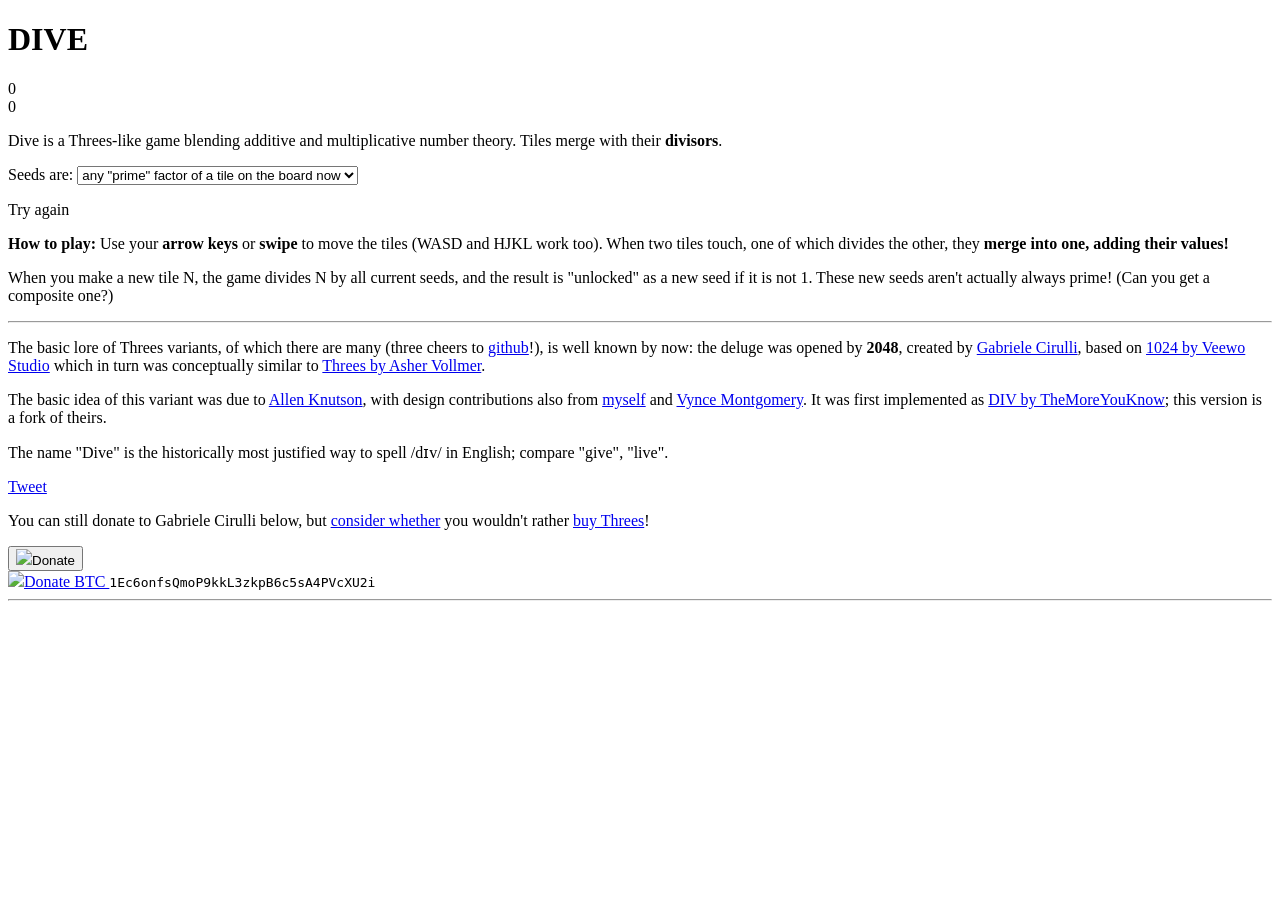
==== dive/index.html @ 9cb0b455 "Create index.html" ====
<!DOCTYPE html>
<html>
<head>
  <meta charset="utf-8">
  <title>DIVE</title>

  <link href="style/main.css" rel="stylesheet" type="text/css">
  <link rel="shortcut icon" href="favicon.ico">
  <link rel="apple-touch-icon" href="meta/apple-touch-icon.png">
  <meta name="apple-mobile-web-app-capable" content="yes">

  <meta name="HandheldFriendly" content="True">
  <meta name="MobileOptimized" content="320">
  <meta name="viewport" content="width=device-width, target-densitydpi=160dpi, initial-scale=1.0, maximum-scale=1, user-scalable=no">
</head>
<body>
  <div class="container">
    <div class="heading">
      <h1 class="title">DIVE</h1>
      <div class="scores-container">
        <div class="score-container">0</div>
        <div class="best-container">0</div>
      </div>
    </div>
    <p class="game-intro">Dive is a Threes-like game blending additive and multiplicative number theory.  
Tiles merge with their <strong>divisors</strong>.</p>
    <form method="post" name="gameModeForm" id="gameModeForm">
      <p class="game-intro">Seeds are: 
        <select id="gameModeSelect" name="gameModeSelect" onchange="changeGameMode()">
          <option value="0">
            2, 3, 5 and 7
          </option>
          <option value="1">
            any "prime" factor of a tile ever created
          </option>
          <option value="3" selected="selected">
            any "prime" factor of a tile on the board now
          </option>
        </select>
      </p>
    </form>
    <div class="currently-unlocked"></div>

    <div class="game-container">
      <div class="announcer"></div>
      <div class="game-message">
        <p></p>
        <div class="lower">
          <a class="retry-button">Try again</a>
        </div>
      </div>

      <div class="grid-container">
        <div class="grid-row">
          <div class="grid-cell"></div>
          <div class="grid-cell"></div>
          <div class="grid-cell"></div>
        </div>
        <div class="grid-row">
          <div class="grid-cell"></div>
          <div class="grid-cell"></div>
          <div class="grid-cell"></div>
        </div>
        <div class="grid-row">
          <div class="grid-cell"></div>
          <div class="grid-cell"></div>
          <div class="grid-cell"></div>
        </div>
      </div>

      <div class="tile-container">

      </div>
    </div>

    <p class="game-explanation">
      <strong class="important">How to play:</strong> Use your <strong>arrow keys</strong> or <strong>swipe</strong> to move the tiles (WASD and HJKL work too).  When two tiles touch, one of which divides the other, they <strong>merge into one, adding their values!</strong>
    </p>
<p>
When you make a new tile N, the game divides N by all current seeds, and the result is "unlocked" as a new seed if it is not 1.  These new seeds aren't actually always prime!  (Can you get a composite one?)
</p>
    <hr>
    <p>
The basic lore of Threes variants, of which there are many (three cheers to <a href="https://github.com">github</a>!), is well known by now: the deluge was opened by <strong>2048</strong>, created by <a href="http://gabrielecirulli.com" target="_blank">Gabriele Cirulli</a>, based on <a href="https://itunes.apple.com/us/app/1024!/id823499224" target="_blank">1024 by Veewo Studio</a> which in turn was conceptually similar to <a href="http://asherv.com/threes/" target="_blank">Threes by Asher Vollmer</a>.
    </p>
<p>The basic idea of this variant was due to 
<a href="https://www.google.com/+AllenKnutson">Allen Knutson</a>, 
with design contributions also from <a href="http://000024.org">myself</a> and
<a href="https://plus.google.com/+VynceMontgomery">Vynce Montgomery</a>.
It was first implemented as 
<a href="http://themoreyouknow.github.io/div/">DIV by TheMoreYouKnow</a>; 
this version is a fork of theirs.
</p>
<p>The name "Dive" is 
the historically most justified way to spell /d&#x26a;v/ 
in English; compare "give", "live".</p>
<div class="sharing">
      <a href="https://twitter.com/share" class="twitter-share-button" data-text="Check out Dive, a Threes-like where you join numbers with their divisors! alexfink.github.io/dive" data-via="tmykgh">Tweet</a>
      <script>!function(d,s,id){var js,fjs=d.getElementsByTagName(s)[0],p=/^http:/.test(d.location)?'http':'https';if(!d.getElementById(id)){js=d.createElement(s);js.id=id;js.src=p+'://platform.twitter.com/widgets.js';fjs.parentNode.insertBefore(js,fjs);}}(document, 'script', 'twitter-wjs');</script>    
      <script type="text/javascript" src="https://apis.google.com/js/plusone.js"></script>
      <g:plusone></g:plusone>

    <p>You can still donate to Gabriele Cirulli below, but <a href="http://asherv.com/threes/threemails/">consider
whether</a> you wouldn't rather <a href="http://asherv.com/threes/">buy Threes</a>!</>
      <form class="pp-donate" action="https://www.paypal.com/cgi-bin/webscr" method="post" target="_blank">
        <input type="hidden" name="cmd" value="_s-xclick">
        <input type="hidden" name="hosted_button_id" value="W59BD72T97DVC">
        <button name="submit"><img src="icon_pp.svg">Donate</button>
        <img alt="" border="0" src="https://www.paypalobjects.com/en_US/i/scr/pixel.gif" width="1" height="1">
      </form>

      <span class="btc-donate">
        <a href="bitcoin:1Ec6onfsQmoP9kkL3zkpB6c5sA4PVcXU2i">
          <img src="icon_bitcoin.svg">Donate BTC
        </a>
        <span class="address"><code>1Ec6onfsQmoP9kkL3zkpB6c5sA4PVcXU2i</code></span>
      </span>

    </div>
    <hr>
  </div>
<!--  <center>
    <script async src="//pagead2.googlesyndication.com/pagead/js/adsbygoogle.js"></script>
    <ins class="adsbygoogle"
      style="display:inline-block;width:728px;height:90px"
      data-ad-client="ca-pub-8993602011917340"
      data-ad-slot="3210731646"></ins>
    <script>(adsbygoogle = window.adsbygoogle || []).push({});</script>
  </center>-->

  <script src="js/animframe_polyfill.js"></script>
  <script src="js/keyboard_input_manager.js"></script>
  <script src="js/html_actuator.js"></script>
  <script src="js/grid.js"></script>
  <script src="js/tile.js"></script>
  <script src="js/local_score_manager.js"></script>
  <script src="js/game_manager.js"></script>
  <script src="js/application.js"></script>
</body>
</html>
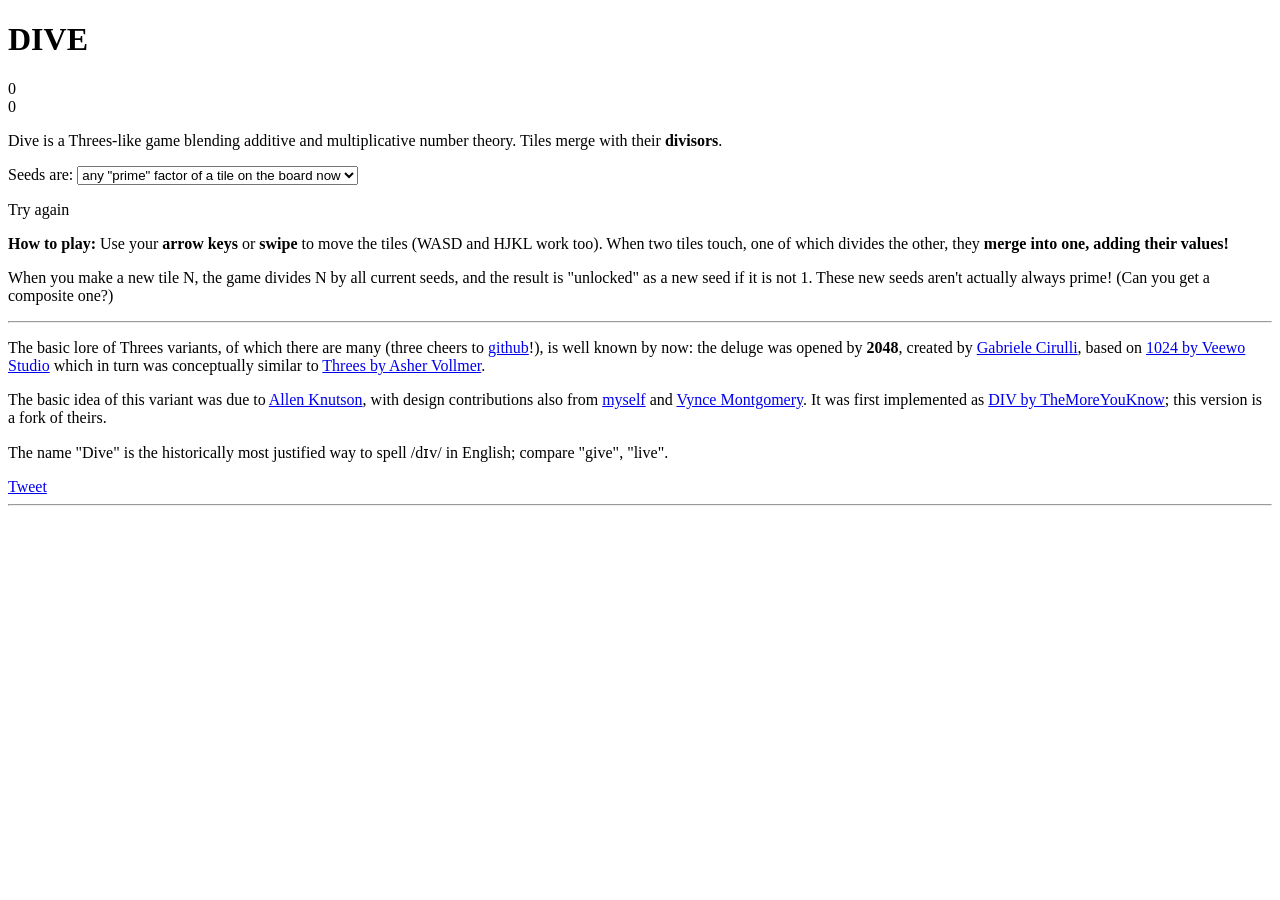
==== commit ddd16257: "Update index.html" ====
--- a/dive/index.html
+++ b/dive/index.html
@@ -100,22 +100,6 @@
       <script type="text/javascript" src="https://apis.google.com/js/plusone.js"></script>
       <g:plusone></g:plusone>
 
-    <p>You can still donate to Gabriele Cirulli below, but <a href="http://asherv.com/threes/threemails/">consider
-whether</a> you wouldn't rather <a href="http://asherv.com/threes/">buy Threes</a>!</>
-      <form class="pp-donate" action="https://www.paypal.com/cgi-bin/webscr" method="post" target="_blank">
-        <input type="hidden" name="cmd" value="_s-xclick">
-        <input type="hidden" name="hosted_button_id" value="W59BD72T97DVC">
-        <button name="submit"><img src="icon_pp.svg">Donate</button>
-        <img alt="" border="0" src="https://www.paypalobjects.com/en_US/i/scr/pixel.gif" width="1" height="1">
-      </form>
-
-      <span class="btc-donate">
-        <a href="bitcoin:1Ec6onfsQmoP9kkL3zkpB6c5sA4PVcXU2i">
-          <img src="icon_bitcoin.svg">Donate BTC
-        </a>
-        <span class="address"><code>1Ec6onfsQmoP9kkL3zkpB6c5sA4PVcXU2i</code></span>
-      </span>
-
     </div>
     <hr>
   </div>
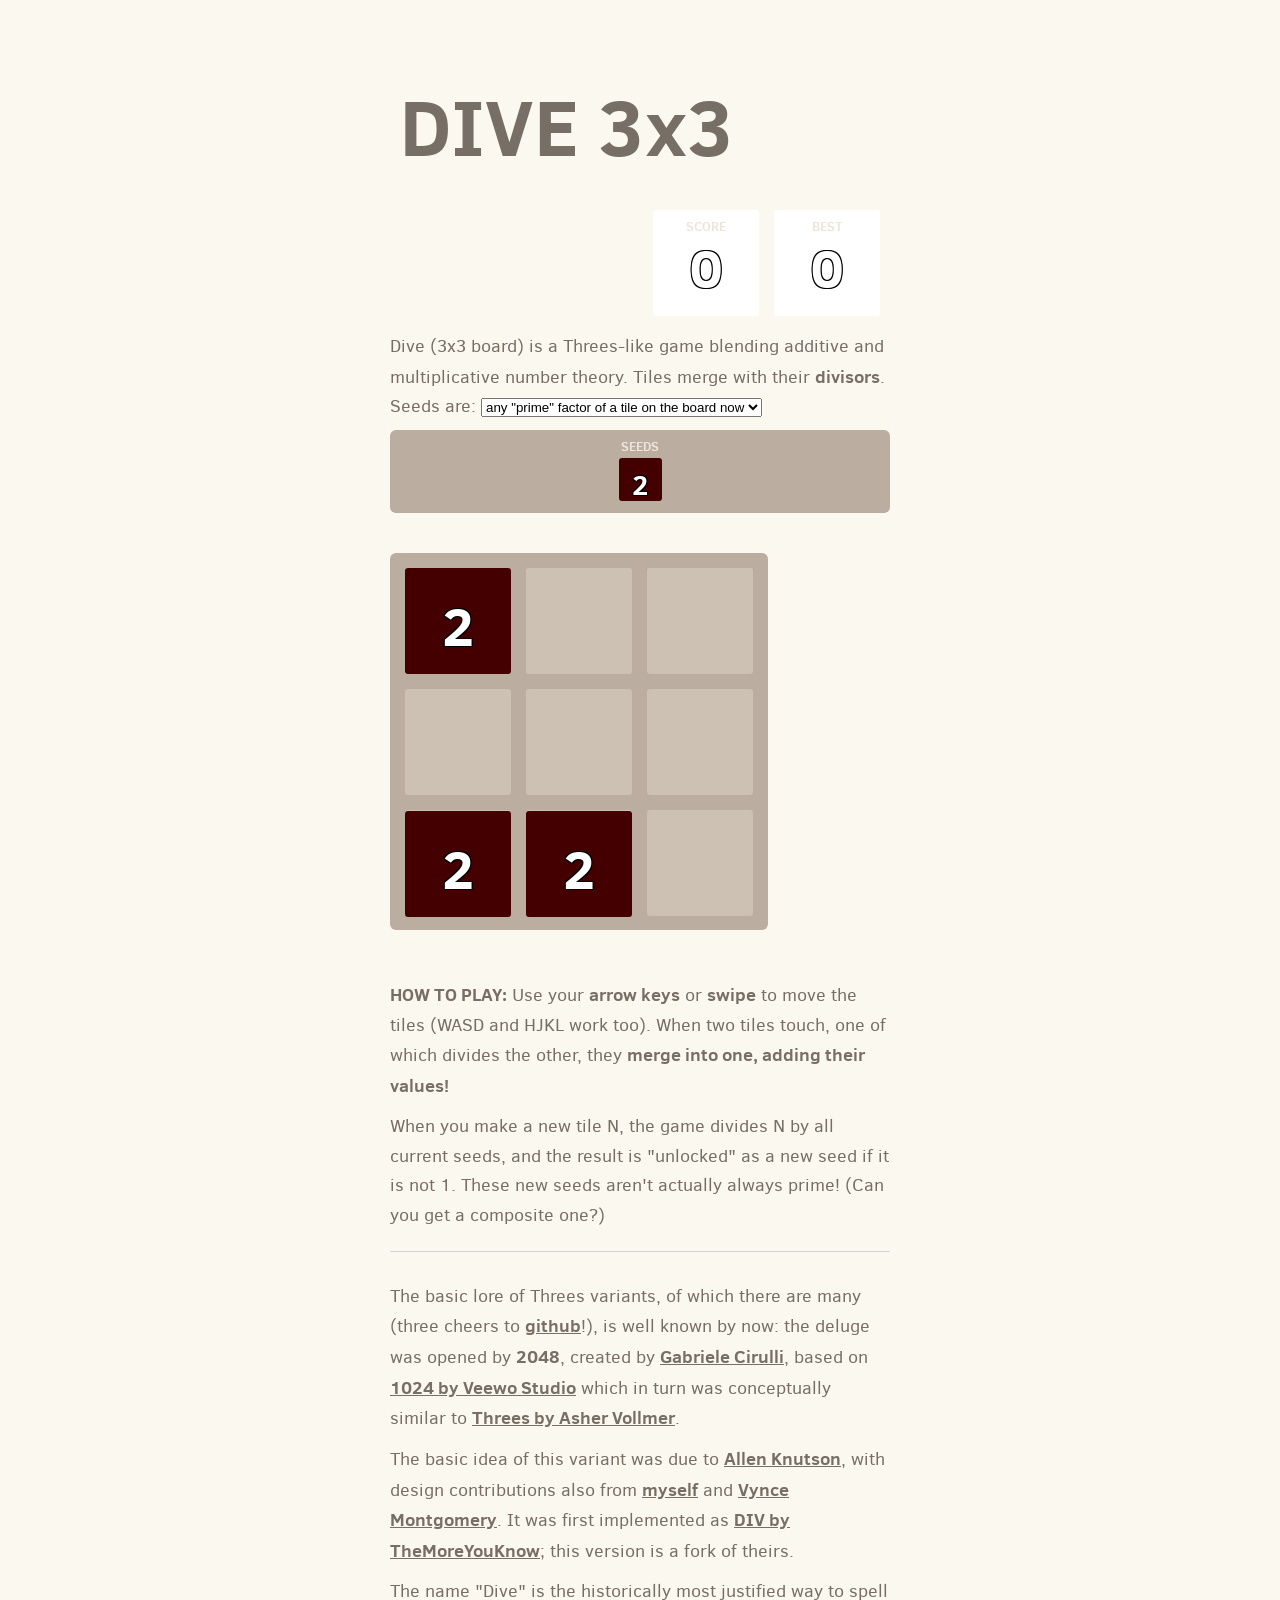
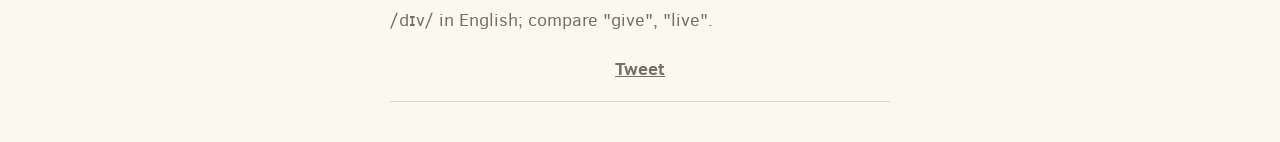
==== commit 79383f74: "Update index.html" ====
--- a/dive/index.html
+++ b/dive/index.html
@@ -2,7 +2,7 @@
 <html>
 <head>
   <meta charset="utf-8">
-  <title>DIVE</title>
+  <title>DIVE 3x3</title>
 
   <link href="style/main.css" rel="stylesheet" type="text/css">
   <link rel="shortcut icon" href="favicon.ico">
@@ -16,13 +16,13 @@
 <body>
   <div class="container">
     <div class="heading">
-      <h1 class="title">DIVE</h1>
+      <h1 class="title">DIVE 3x3</h1>
       <div class="scores-container">
         <div class="score-container">0</div>
         <div class="best-container">0</div>
       </div>
     </div>
-    <p class="game-intro">Dive is a Threes-like game blending additive and multiplicative number theory.  
+    <p class="game-intro">Dive (3x3 board) is a Threes-like game blending additive and multiplicative number theory.  
 Tiles merge with their <strong>divisors</strong>.</p>
     <form method="post" name="gameModeForm" id="gameModeForm">
       <p class="game-intro">Seeds are: 
--- a/dive/style/main.css
+++ b/dive/style/main.css
@@ -0,0 +1,1109 @@
+@import url(fonts/clear-sans.css);
+html, body {
+  margin: 0;
+  padding: 0;
+  background: #faf8ef;
+  color: #776e65;
+  font-family: "Clear Sans", "Helvetica Neue", Arial, sans-serif;
+  font-size: 18px; }
+
+body {
+  margin: 40px 0; 
+  }
+
+.heading {
+  padding: 10px;
+  }
+  
+.heading:after {
+  content: "";
+  display: block;
+  clear: both; 
+  }
+
+h1.title {
+  font-size: 80px;
+  font-weight: bold;
+  margin: 20px 0;
+  display: block;
+  float: left; }
+
+@-webkit-keyframes move-up {
+  0% {
+    top: 25px;
+    opacity: 1; }
+
+  100% {
+    top: -50px;
+    opacity: 0; } }
+
+@-moz-keyframes move-up {
+  0% {
+    top: 25px;
+    opacity: 1; }
+
+  100% {
+    top: -50px;
+    opacity: 0; } }
+
+@keyframes move-up {
+  0% {
+    top: 25px;
+    opacity: 1; }
+
+  100% {
+    top: -50px;
+    opacity: 0; } }
+
+.scores-container {
+  float: right;
+  text-align: right; 
+  padding: 0;
+  }
+
+.currently-unlocked {
+  display: block; 
+  height: 42.5px;
+  line-height: 64.5px;
+  padding: 25px 0px 15px;
+}
+.currently-unlocked.hidden { display: none; }
+.currently-unlocked.all-seeds-seen {
+  line-height: 30px;
+  height: auto;
+  padding: 25px 0 0 0;
+}
+
+.score-container, .best-container, .currently-unlocked {
+  background: #bbada0;
+  font-size: 25px;
+  font-weight: bold;
+  border-radius: 6px;
+  color: white;
+  margin-top: 8px;
+  text-align: center; 
+  position: relative; }
+.score-container, .best-container {
+  margin-left: 10px;
+  display: inline-block; }
+  .score-container:after, .best-container:after, .currently-unlocked:after {
+    text-transform: uppercase;
+    font-size: 13px;
+    text-align: center;
+    color: #eee4da; 
+    position: absolute;
+    width: 100%;
+    top: 10px;
+    left: 0; 
+    line-height: 13px; 
+    z-index: 11;
+    }
+  .score-container .score-addition, .best-container .score-addition {
+    position: absolute;
+    right: 30px;
+    font-size: 25px;
+    line-height: 25px;
+    font-weight: bold;
+    color: rgba(119, 110, 101, 0.9);
+    z-index: 100;
+    -webkit-animation: move-up 600ms ease-in;
+    -moz-animation: move-up 600ms ease-in;
+    -webkit-animation-fill-mode: both;
+    -moz-animation-fill-mode: both; }
+
+.score-container:after {
+  content: "Score"; }
+
+.best-container:after {
+  content: "Best"; }
+
+.currently-unlocked:after {
+  content: "Seeds"; }
+.currently-unlocked.all-seeds-seen:after { 
+  content: "All seeds seen"; 
+}
+.currently-unlocked .ghost { opacity: 0.25; }
+
+p {
+  margin-top: 0;
+  margin-bottom: 10px;
+  line-height: 1.65; }
+
+a {
+  color: #776e65;
+  font-weight: bold;
+  text-decoration: underline;
+  cursor: pointer; }
+
+strong.important {
+  text-transform: uppercase; }
+
+hr {
+  border: none;
+  border-bottom: 1px solid #d8d4d0;
+  margin-top: 20px;
+  margin-bottom: 30px; }
+
+.container {
+  width: 500px;
+  margin: 0 auto; }
+
+@-webkit-keyframes fade-in {
+  0% {
+    opacity: 0; }
+
+  100% {
+    opacity: 1; } }
+
+@-moz-keyframes fade-in {
+  0% {
+    opacity: 0; }
+
+  100% {
+    opacity: 1; } }
+
+@keyframes fade-in {
+  0% {
+    opacity: 0; }
+
+  100% {
+    opacity: 1; } }
+.game-container {
+  margin-top: 40px;
+  position: relative;
+  padding: 15px;
+  cursor: default;
+  -webkit-touch-callout: none;
+  -ms-touch-callout: none;
+  -webkit-user-select: none;
+  -moz-user-select: none;
+  -ms-user-select: none;
+  -ms-touch-action: none;
+  touch-action: none;
+  background: #bbada0;
+  border-radius: 6px;
+  width: 377.5px;
+  height: 377.5px;
+  -webkit-box-sizing: border-box;
+  -moz-box-sizing: border-box;
+  box-sizing: border-box; }
+  .game-container .game-message {
+    display: none;
+    position: absolute;
+    top: 0;
+    right: 0;
+    bottom: 0;
+    left: 0;
+    background: rgba(238, 228, 218, 0.5);
+    z-index: 100;
+    text-align: center;
+    -webkit-animation: fade-in 800ms ease 1200ms;
+    -moz-animation: fade-in 800ms ease 1200ms;
+    -webkit-animation-fill-mode: both;
+    -moz-animation-fill-mode: both; }
+    .game-container .announcer {
+      position: absolute;
+      top: 218px;
+      left: 0;
+      z-index: 1000;
+      width: 100%;
+      height: 56.4%;
+      pointer-events: none;
+      -webkit-transform: translateZ(300px);
+      -moz-transform: translateZ(300px);
+      transform: translateZ(300px); }
+      .game-container .announcer .announcement {
+        position: relative;
+        color: rgba(59, 55, 50, 0.9);
+        font-size: 48px;
+        font-weight: bold;
+        text-align: center;
+        line-height: 1.0em;
+        height: 64px;
+        margin: auto;
+        -webkit-animation: fade-in-out 600ms ease-in;
+        -moz-animation: fade-in-out 600ms ease-in;
+        animation: fade-in-out 600ms ease-in;
+        -webkit-animation-fill-mode: both;
+        -moz-animation-fill-mode: both;
+        animation-fill-mode: both; }
+    .game-container .game-message p {
+      font-size: 60px;
+      font-weight: bold;
+      height: 60px;
+      line-height: 60px;
+      margin-top: 222px; }
+    .game-container .game-message .lower {
+      display: block;
+      margin-top: 59px; }
+    .game-container .game-message a {
+      display: inline-block;
+      background: #8f7a66;
+      border-radius: 3px;
+      padding: 0 20px;
+      text-decoration: none;
+      color: #f9f6f2;
+      height: 40px;
+      line-height: 42px;
+      margin-left: 9px; }
+    .game-container .game-message .score-sharing {
+      display: inline-block;
+      vertical-align: middle;
+      margin-left: 10px; }
+    .game-container .game-message.game-won {
+      background: rgba(237, 194, 46, 0.5);
+      color: #f9f6f2; }
+    .game-container .game-message.game-won, .game-container .game-message.game-over {
+      display: block; }
+
+.grid-container {
+  position: absolute;
+  z-index: 1; }
+
+.grid-row {
+  margin-bottom: 15px; }
+  .grid-row:last-child {
+    margin-bottom: 0; }
+  .grid-row:after {
+    content: "";
+    display: block;
+    clear: both; }
+
+.grid-cell {
+  width: 106px;
+  height: 106px;
+  margin-right: 15px;
+  float: left;
+  border-radius: 3px;
+  background: rgba(238, 228, 218, 0.35); }
+  .grid-cell:last-child {
+    margin-right: 0; }
+
+.tile-container {
+  position: absolute;
+  z-index: 2; }
+
+.tile {
+  width: 106px;
+  height: 106px;
+  line-height: 116px; }
+  .tile.tile-position-1-1 {
+    position: absolute;
+    left: 0px;
+    top: 0px; }
+  .tile.tile-position-1-2 {
+    position: absolute;
+    left: 0px;
+    top: 121px; }
+  .tile.tile-position-1-3 {
+    position: absolute;
+    left: 0px;
+    top: 243px; }
+  .tile.tile-position-2-1 {
+    position: absolute;
+    left: 121px;
+    top: 0px; }
+  .tile.tile-position-2-2 {
+    position: absolute;
+    left: 121px;
+    top: 121px; }
+  .tile.tile-position-2-3 {
+    position: absolute;
+    left: 121px;
+    top: 243px; }
+  .tile.tile-position-3-1 {
+    position: absolute;
+    left: 243px;
+    top: 0px; }
+  .tile.tile-position-3-2 {
+    position: absolute;
+    left: 243px;
+    top: 121px; }
+  .tile.tile-position-3-3 {
+    position: absolute;
+    left: 243px;
+    top: 243px; }
+
+.tilenumber {
+  width: 106px;
+  height: 106px;
+  position: absolute;
+  left: 0;
+  top: 0;
+  text-align: center;
+  font-weight: bold;
+  font-size: 55px;
+  color: white;
+  text-shadow:
+    -1px -1px 0 #000,
+    1px -1px 0 #000,
+    -1px 1px 0 #000,
+    1px 1px 0 #000; 
+  z-index: 12;
+}
+.tilenumber.tile-small-4 {
+  font-size: 42px !important; }
+.tilenumber.tile-small-5 {
+  font-size: 35px !important; }
+.tilenumber.tile-small-6 {
+  font-size: 25px !important; }
+
+.tile {
+  border-radius: 3px;
+  background: #000;
+  -webkit-transition: 100ms ease-in-out;
+  -moz-transition: 100ms ease-in-out;
+  -webkit-transition-property: top, left;
+  -moz-transition-property: top, left; }
+  .tile.tile-1        { background: #000; }
+  .tile.tile-2        { background: #400; }
+  .tile.tile-4        { background: #800; }
+  .tile.tile-8        { background: #a00; }
+  .tile.tile-16       { background: #c00; }
+  .tile.tile-32       { background: #d00; }
+  .tile.tile-64       { background: #e00; }
+  .tile.tile-128      { background: #f00; }
+  .tile.tile-3        { background: #060; }
+  .tile.tile-6        { background: #460; }
+  .tile.tile-12       { background: #860; }
+  .tile.tile-24       { background: #a60; }
+  .tile.tile-48       { background: #c60; }
+  .tile.tile-96       { background: #d60; }
+  .tile.tile-192      { background: #e60; }
+  .tile.tile-384      { background: #f60; }
+  .tile.tile-9        { background: #0a0; }
+  .tile.tile-18       { background: #4a0; }
+  .tile.tile-36       { background: #8a0; }
+  .tile.tile-72       { background: #aa0; }
+  .tile.tile-144      { background: #ca0; }
+  .tile.tile-288      { background: #da0; }
+  .tile.tile-576      { background: #ea0; }
+  .tile.tile-1152     { background: #fa0; }
+  .tile.tile-27       { background: #0d0; }
+  .tile.tile-54       { background: #4d0; }
+  .tile.tile-108      { background: #8d0; }
+  .tile.tile-216      { background: #ad0; }
+  .tile.tile-432      { background: #cd0; }
+  .tile.tile-864      { background: #dd0; }
+  .tile.tile-1728     { background: #ed0; }
+  .tile.tile-3456     { background: #fd0; }
+  .tile.tile-81       { background: #0f0; }
+  .tile.tile-162      { background: #4f0; }
+  .tile.tile-324      { background: #8f0; }
+  .tile.tile-648      { background: #af0; }
+  .tile.tile-1296     { background: #cf0; }
+  .tile.tile-2592     { background: #df0; }
+  .tile.tile-5184     { background: #ef0; }
+  .tile.tile-10368    { background: #ff0; }
+  .tile.tile-5        { background: #008; }
+  .tile.tile-10       { background: #408; }
+  .tile.tile-20       { background: #808; }
+  .tile.tile-40       { background: #a08; }
+  .tile.tile-80       { background: #c08; }
+  .tile.tile-160      { background: #d08; }
+  .tile.tile-320      { background: #e08; }
+  .tile.tile-640      { background: #f08; }
+  .tile.tile-15       { background: #068; }
+  .tile.tile-30       { background: #468; }
+  .tile.tile-60       { background: #868; }
+  .tile.tile-120      { background: #a68; }
+  .tile.tile-240      { background: #c68; }
+  .tile.tile-480      { background: #d68; }
+  .tile.tile-960      { background: #e68; }
+  .tile.tile-1920     { background: #f68; }
+  .tile.tile-45       { background: #0a8; }
+  .tile.tile-90       { background: #4a8; }
+  .tile.tile-180      { background: #8a8; }
+  .tile.tile-360      { background: #aa8; }
+  .tile.tile-720      { background: #ca8; }
+  .tile.tile-1440     { background: #da8; }
+  .tile.tile-2880     { background: #ea8; }
+  .tile.tile-5760     { background: #fa8; }
+  .tile.tile-135      { background: #0d8; }
+  .tile.tile-270      { background: #4d8; }
+  .tile.tile-540      { background: #8d8; }
+  .tile.tile-1080     { background: #ad8; }
+  .tile.tile-2160     { background: #cd8; }
+  .tile.tile-4320     { background: #dd8; }
+  .tile.tile-8640     { background: #ed8; }
+  .tile.tile-17280    { background: #fd8; }
+  .tile.tile-405      { background: #0f8; }
+  .tile.tile-810      { background: #4f8; }
+  .tile.tile-1620     { background: #8f8; }
+  .tile.tile-3240     { background: #af8; }
+  .tile.tile-6480     { background: #cf8; }
+  .tile.tile-12960    { background: #df8; }
+  .tile.tile-25920    { background: #ef8; }
+  .tile.tile-51840    { background: #ff8; }
+  .tile.tile-25       { background: #00c; }
+  .tile.tile-50       { background: #40c; }
+  .tile.tile-100      { background: #80c; }
+  .tile.tile-200      { background: #a0c; }
+  .tile.tile-400      { background: #c0c; }
+  .tile.tile-800      { background: #d0c; }
+  .tile.tile-1600     { background: #e0c; }
+  .tile.tile-3200     { background: #f0c; }
+  .tile.tile-75       { background: #06c; }
+  .tile.tile-150      { background: #46c; }
+  .tile.tile-300      { background: #86c; }
+  .tile.tile-600      { background: #a6c; }
+  .tile.tile-1200     { background: #c6c; }
+  .tile.tile-2400     { background: #d6c; }
+  .tile.tile-4800     { background: #e6c; }
+  .tile.tile-9600     { background: #f6c; }
+  .tile.tile-225      { background: #0ac; }
+  .tile.tile-450      { background: #4ac; }
+  .tile.tile-900      { background: #8ac; }
+  .tile.tile-1800     { background: #aac; }
+  .tile.tile-3600     { background: #cac; }
+  .tile.tile-7200     { background: #dac; }
+  .tile.tile-14400    { background: #eac; }
+  .tile.tile-28800    { background: #fac; }
+  .tile.tile-675      { background: #0dc; }
+  .tile.tile-1350     { background: #4dc; }
+  .tile.tile-2700     { background: #8dc; }
+  .tile.tile-5400     { background: #adc; }
+  .tile.tile-10800    { background: #cdc; }
+  .tile.tile-21600    { background: #ddc; }
+  .tile.tile-43200    { background: #edc; }
+  .tile.tile-86400    { background: #fdc; }
+  .tile.tile-2025     { background: #0fc; }
+  .tile.tile-4050     { background: #4fc; }
+  .tile.tile-8100     { background: #8fc; }
+  .tile.tile-16200    { background: #afc; }
+  .tile.tile-32400    { background: #cfc; }
+  .tile.tile-64800    { background: #dfc; }
+  .tile.tile-129600   { background: #efc; }
+  .tile.tile-259200   { background: #ffc; }
+  .tile.tile-125      { background: #00f; }
+  .tile.tile-250      { background: #40f; }
+  .tile.tile-500      { background: #80f; }
+  .tile.tile-1000     { background: #a0f; }
+  .tile.tile-2000     { background: #c0f; }
+  .tile.tile-4000     { background: #d0f; }
+  .tile.tile-8000     { background: #e0f; }
+  .tile.tile-16000    { background: #f0f; }
+  .tile.tile-375      { background: #06f; }
+  .tile.tile-750      { background: #46f; }
+  .tile.tile-1500     { background: #86f; }
+  .tile.tile-3000     { background: #a6f; }
+  .tile.tile-6000     { background: #c6f; }
+  .tile.tile-12000    { background: #d6f; }
+  .tile.tile-24000    { background: #e6f; }
+  .tile.tile-48000    { background: #f6f; }
+  .tile.tile-1125     { background: #0af; }
+  .tile.tile-2250     { background: #4af; }
+  .tile.tile-4500     { background: #8af; }
+  .tile.tile-9000     { background: #aaf; }
+  .tile.tile-18000    { background: #caf; }
+  .tile.tile-36000    { background: #daf; }
+  .tile.tile-72000    { background: #eaf; }
+  .tile.tile-144000   { background: #faf; }
+  .tile.tile-3375     { background: #0df; }
+  .tile.tile-6750     { background: #4df; }
+  .tile.tile-13500    { background: #8df; }
+  .tile.tile-27000    { background: #adf; }
+  .tile.tile-54000    { background: #cdf; }
+  .tile.tile-108000   { background: #ddf; }
+  .tile.tile-216000   { background: #edf; }
+  .tile.tile-432000   { background: #fdf; }
+  .tile.tile-10125    { background: #0ff; }
+  .tile.tile-20250    { background: #4ff; }
+  .tile.tile-40500    { background: #8ff; }
+  .tile.tile-81000    { background: #aff; }
+  .tile.tile-162000   { background: #cff; }
+  .tile.tile-324000   { background: #dff; }
+  .tile.tile-648000   { background: #eff; }
+  .tile.tile-1296000  { background: #fff; }
+
+.tileoverlay { 
+  width: 106px;
+  height: 106px;
+  position: absolute;
+  left: 0;
+  top: 0;
+  z-index: 10;
+  background-image: url('http://alexfink.github.io/dive/tileoverlays/sprite.png'); 
+  background-size: 200% auto;
+}
+.tileoverlay.tileoverlay-7    { background-position: 0% 0%; }
+.tileoverlay.tileoverlay-49   { background-position: -100% 0%; }
+.tileoverlay.tileoverlay-11    { background-position: 0% -100%; }
+.tileoverlay.tileoverlay-121  { background-position: -100% -100%; }
+.tileoverlay.tileoverlay-13 { background-position: 0% -200%; }
+.tileoverlay.tileoverlay-169 { background-position: -100% -200%; }
+.tileoverlay.tileoverlay-17 { background-position: 0% -300%; }
+.tileoverlay.tileoverlay-289 { background-position: -100% -300%; }
+.tileoverlay.tileoverlay-19 { background-position: 0% -400%; }
+.tileoverlay.tileoverlay-361 { background-position: -100% -400%; }
+.tileoverlay.tileoverlay-23 { background-position: 0% -500%; }
+.tileoverlay.tileoverlay-529 { background-position: -100% -500%; }
+.tileoverlay.tileoverlay-29 { background-position: 0% -600%; }
+.tileoverlay.tileoverlay-841 { background-position: -100% -600%; }
+.tileoverlay.tileoverlay-31 { background-position: 0% -700%; }
+.tileoverlay.tileoverlay-961 { background-position: -100% -700%; }
+.tileoverlay.tileoverlay-37 { background-position: 0% -800%; }
+.tileoverlay.tileoverlay-1369 { background-position: -100% -800%; }
+.tileoverlay.tileoverlay-41 { background-position: 0% -900%; }
+.tileoverlay.tileoverlay-1681 { background-position: -100% -900%; }
+.tileoverlay.tileoverlay-43 { background-position: 0% -1000%; }
+.tileoverlay.tileoverlay-1849 { background-position: -100% -1000%; }
+.tileoverlay.tileoverlay-47 { background-position: 0% -1100%; }
+.tileoverlay.tileoverlay-2209 { background-position: -100% -1100%; }
+.tileoverlay.tileoverlay-53 { background-position: 0% -1200%; }
+.tileoverlay.tileoverlay-2809 { background-position: -100% -1200%; }
+.tileoverlay.tileoverlay-59 { background-position: 0% -1300%; }
+.tileoverlay.tileoverlay-3481 { background-position: -100% -1300%; }
+.tileoverlay.tileoverlay-61 { background-position: 0% -1400%; }
+.tileoverlay.tileoverlay-3721 { background-position: -100% -1400%; }
+.tileoverlay.tileoverlay-67 { background-position: 0% -1500%; }
+.tileoverlay.tileoverlay-4489 { background-position: -100% -1500%; }
+.tileoverlay.tileoverlay-71 { background-position: 0% -1600%; }
+.tileoverlay.tileoverlay-5041 { background-position: -100% -1600%; }
+.tileoverlay.tileoverlay-73 { background-position: 0% -1700%; }
+.tileoverlay.tileoverlay-5329 { background-position: -100% -1700%; }
+.tileoverlay.tileoverlay-79 { background-position: 0% -1800%; }
+.tileoverlay.tileoverlay-6241 { background-position: -100% -1800%; }
+.tileoverlay.tileoverlay-83 { background-position: 0% -1900%; }
+.tileoverlay.tileoverlay-6889 { background-position: -100% -1900%; }
+.tileoverlay.tileoverlay-89 { background-position: 0% -2000%; }
+.tileoverlay.tileoverlay-7921 { background-position: -100% -2000%; }
+.tileoverlay.tileoverlay-97 { background-position: 0% -2100%; }
+.tileoverlay.tileoverlay-9409 { background-position: -100% -2100%; }
+.tileoverlay.tileoverlay-101 { background-position: 0% -2200%; }
+.tileoverlay.tileoverlay-10201 { background-position: -100% -2200%; }
+.tileoverlay.tileoverlay-103 { background-position: 0% -2300%; }
+.tileoverlay.tileoverlay-10609 { background-position: -100% -2300%; }
+.tileoverlay.tileoverlay-107 { background-position: 0% -2400%; }
+.tileoverlay.tileoverlay-11449 { background-position: -100% -2400%; }
+.tileoverlay.tileoverlay-109 { background-position: 0% -2500%; }
+.tileoverlay.tileoverlay-11881 { background-position: -100% -2500%; }
+.tileoverlay.tileoverlay-113 { background-position: 0% -2600%; }
+.tileoverlay.tileoverlay-12769 { background-position: -100% -2600%; }
+.tileoverlay.tileoverlay-127 { background-position: 0% -2700%; }
+.tileoverlay.tileoverlay-16129 { background-position: -100% -2700%; }
+.tileoverlay.tileoverlay-131 { background-position: 0% -2800%; }
+.tileoverlay.tileoverlay-17161 { background-position: -100% -2800%; }
+.tileoverlay.tileoverlay-137 { background-position: 0% -2900%; }
+.tileoverlay.tileoverlay-18769 { background-position: -100% -2900%; }
+.tileoverlay.tileoverlay-139 { background-position: 0% -3000%; }
+.tileoverlay.tileoverlay-19321 { background-position: -100% -3000%; }
+.tileoverlay.tileoverlay-149 { background-position: 0% -3100%; }
+.tileoverlay.tileoverlay-22201 { background-position: -100% -3100%; }
+.tileoverlay.tileoverlay-151 { background-position: 0% -3200%; }
+.tileoverlay.tileoverlay-22801 { background-position: -100% -3200%; }
+.tileoverlay.tileoverlay-157 { background-position: 0% -3300%; }
+.tileoverlay.tileoverlay-24649 { background-position: -100% -3300%; }
+.tileoverlay.tileoverlay-163 { background-position: 0% -3400%; }
+.tileoverlay.tileoverlay-26569 { background-position: -100% -3400%; }
+.tileoverlay.tileoverlay-167 { background-position: 0% -3500%; }
+.tileoverlay.tileoverlay-27889 { background-position: -100% -3500%; }
+.tileoverlay.tileoverlay-173 { background-position: 0% -3600%; }
+.tileoverlay.tileoverlay-29929 { background-position: -100% -3600%; }
+.tileoverlay.tileoverlay-179 { background-position: 0% -3700%; }
+.tileoverlay.tileoverlay-32041 { background-position: -100% -3700%; }
+.tileoverlay.tileoverlay-181 { background-position: 0% -3800%; }
+.tileoverlay.tileoverlay-32761 { background-position: -100% -3800%; }
+.tileoverlay.tileoverlay-191 { background-position: 0% -3900%; }
+.tileoverlay.tileoverlay-36481 { background-position: -100% -3900%; }
+.tileoverlay.tileoverlay-193 { background-position: 0% -4000%; }
+.tileoverlay.tileoverlay-37249 { background-position: -100% -4000%; }
+.tileoverlay.tileoverlay-197 { background-position: 0% -4100%; }
+.tileoverlay.tileoverlay-38809 { background-position: -100% -4100%; }
+.tileoverlay.tileoverlay-199 { background-position: 0% -4200%; }
+.tileoverlay.tileoverlay-39601 { background-position: -100% -4200%; }
+.tileoverlay.tileoverlay-211 { background-position: 0% -4300%; }
+.tileoverlay.tileoverlay-44521 { background-position: -100% -4300%; }
+.tileoverlay.tileoverlay-223 { background-position: 0% -4400%; }
+.tileoverlay.tileoverlay-49729 { background-position: -100% -4400%; }
+.tileoverlay.tileoverlay-227 { background-position: 0% -4500%; }
+.tileoverlay.tileoverlay-51529 { background-position: -100% -4500%; }
+.tileoverlay.tileoverlay-229 { background-position: 0% -4600%; }
+.tileoverlay.tileoverlay-52441 { background-position: -100% -4600%; }
+.tileoverlay.tileoverlay-233 { background-position: 0% -4700%; }
+.tileoverlay.tileoverlay-54289 { background-position: -100% -4700%; }
+.tileoverlay.tileoverlay-239 { background-position: 0% -4800%; }
+.tileoverlay.tileoverlay-57121 { background-position: -100% -4800%; }
+.tileoverlay.tileoverlay-241 { background-position: 0% -4900%; }
+.tileoverlay.tileoverlay-58081 { background-position: -100% -4900%; }
+.tileoverlay.tileoverlay-251 { background-position: 0% -5000%; }
+.tileoverlay.tileoverlay-63001 { background-position: -100% -5000%; }
+.tileoverlay.tileoverlay-257 { background-position: 0% -5100%; }
+.tileoverlay.tileoverlay-66049 { background-position: -100% -5100%; }
+.tileoverlay.tileoverlay-263 { background-position: 0% -5200%; }
+.tileoverlay.tileoverlay-69169 { background-position: -100% -5200%; }
+.tileoverlay.tileoverlay-269 { background-position: 0% -5300%; }
+.tileoverlay.tileoverlay-72361 { background-position: -100% -5300%; }
+.tileoverlay.tileoverlay-271 { background-position: 0% -5400%; }
+.tileoverlay.tileoverlay-73441 { background-position: -100% -5400%; }
+.tileoverlay.tileoverlay-277 { background-position: 0% -5500%; }
+.tileoverlay.tileoverlay-76729 { background-position: -100% -5500%; }
+.tileoverlay.tileoverlay-281 { background-position: 0% -5600%; }
+.tileoverlay.tileoverlay-78961 { background-position: -100% -5600%; }
+.tileoverlay.tileoverlay-283 { background-position: 0% -5700%; }
+.tileoverlay.tileoverlay-80089 { background-position: -100% -5700%; }
+.tileoverlay.tileoverlay-293 { background-position: 0% -5800%; }
+.tileoverlay.tileoverlay-85849 { background-position: -100% -5800%; }
+.tileoverlay.tileoverlay-307 { background-position: 0% -5900%; }
+.tileoverlay.tileoverlay-94249 { background-position: -100% -5900%; }
+.tileoverlay.tileoverlay-311 { background-position: 0% -6000%; }
+.tileoverlay.tileoverlay-96721 { background-position: -100% -6000%; }
+.tileoverlay.tileoverlay-313 { background-position: 0% -6100%; }
+.tileoverlay.tileoverlay-97969 { background-position: -100% -6100%; }
+.tileoverlay.tileoverlay-317 { background-position: 0% -6200%; }
+.tileoverlay.tileoverlay-100489 { background-position: -100% -6200%; }
+.tileoverlay.tileoverlay-331 { background-position: 0% -6300%; }
+.tileoverlay.tileoverlay-109561 { background-position: -100% -6300%; }
+.tileoverlay.tileoverlay-337 { background-position: 0% -6400%; }
+.tileoverlay.tileoverlay-113569 { background-position: -100% -6400%; }
+.tileoverlay.tileoverlay-347 { background-position: 0% -6500%; }
+.tileoverlay.tileoverlay-120409 { background-position: -100% -6500%; }
+.tileoverlay.tileoverlay-349 { background-position: 0% -6600%; }
+.tileoverlay.tileoverlay-121801 { background-position: -100% -6600%; }
+.tileoverlay.tileoverlay-353 { background-position: 0% -6700%; }
+.tileoverlay.tileoverlay-124609 { background-position: -100% -6700%; }
+.tileoverlay.tileoverlay-359 { background-position: 0% -6800%; }
+.tileoverlay.tileoverlay-128881 { background-position: -100% -6800%; }
+.tileoverlay.tileoverlay-367 { background-position: 0% -6900%; }
+.tileoverlay.tileoverlay-134689 { background-position: -100% -6900%; }
+
+.tile.minitile, .tile.minitile .tilenumber, .tile.minitile .tileoverlay {
+  width: 43px; 
+  height: 43px; 
+  display: inline-block; }
+.tile.minitile {  
+  position: relative; 
+  line-height: 53px;
+  margin: 3px; 
+}
+.tile.minitile .tilenumber {
+  font-size: 27.5px; }
+.tile.minitile .tilenumber.tile-small-3 {
+  font-size: 22px !important; }
+.tile.minitile .tilenumber.tile-small-4 {
+  font-size: 17.6px !important; }
+.tile.minitile .tilenumber.tile-small-5 {
+  font-size: 21px !important; }
+.tile.minitile .tilenumber.tile-small-6 {
+  font-size: 10px !important; }
+
+
+@-webkit-keyframes appear {
+  0% {
+    opacity: 0;
+    -webkit-transform: scale(0);
+    -moz-transform: scale(0); }
+
+  100% {
+    opacity: 1;
+    -webkit-transform: scale(1);
+    -moz-transform: scale(1); } }
+
+@-moz-keyframes appear {
+  0% {
+    opacity: 0;
+    -webkit-transform: scale(0);
+    -moz-transform: scale(0); }
+
+  100% {
+    opacity: 1;
+    -webkit-transform: scale(1);
+    -moz-transform: scale(1); } }
+
+@keyframes appear {
+  0% {
+    opacity: 0;
+    -webkit-transform: scale(0);
+    -moz-transform: scale(0); }
+
+  100% {
+    opacity: 1;
+    -webkit-transform: scale(1);
+    -moz-transform: scale(1); } }
+
+.tile-new {
+  -webkit-animation: appear 200ms ease 100ms;
+  -moz-animation: appear 200ms ease 100ms;
+  -webkit-animation-fill-mode: both;
+  -moz-animation-fill-mode: both; }
+
+@-webkit-keyframes pop {
+  0% {
+    -webkit-transform: scale(0);
+    -moz-transform: scale(0); }
+
+  50% {
+    -webkit-transform: scale(1.2);
+    -moz-transform: scale(1.2); }
+
+  100% {
+    -webkit-transform: scale(1);
+    -moz-transform: scale(1); } }
+
+@-moz-keyframes pop {
+  0% {
+    -webkit-transform: scale(0);
+    -moz-transform: scale(0); }
+
+  50% {
+    -webkit-transform: scale(1.2);
+    -moz-transform: scale(1.2); }
+
+  100% {
+    -webkit-transform: scale(1);
+    -moz-transform: scale(1); } }
+
+@keyframes pop {
+  0% {
+    -webkit-transform: scale(0);
+    -moz-transform: scale(0); }
+
+  50% {
+    -webkit-transform: scale(1.2);
+    -moz-transform: scale(1.2); }
+
+  100% {
+    -webkit-transform: scale(1);
+    -moz-transform: scale(1); } }
+
+.tile-merged {
+  z-index: 20;
+  -webkit-animation: pop 200ms ease 100ms;
+  -moz-animation: pop 200ms ease 100ms;
+  -webkit-animation-fill-mode: both;
+  -moz-animation-fill-mode: both; }
+.tile-merged > .tileoverlay { z-index: 21; }
+.tile-merged > .tilenumber { z-index: 22; }
+
+.game-intro {
+  margin-bottom: 0; }
+
+.game-explanation {
+  margin-top: 50px; }
+
+.sharing {
+  margin-top: 20px;
+  text-align: center; }
+  .sharing > iframe, .sharing > span, .sharing > form {
+    display: inline-block;
+    vertical-align: middle; }
+
+@media screen and (max-width: 480px) {
+  html, body {
+    font-size: 15px; }
+
+  body {
+    margin: 20px 0;
+    padding: 0 20px; }
+
+  h1.title {
+    font-size: 35px;
+    margin-top: 15px; }
+
+  .container {
+    width: 280px;
+    margin: 0 auto; }
+
+  .score-container, .best-container, .currently-unlocked {
+    margin-top: 0;
+    min-width: 40px; }
+
+  .heading {
+    margin-bottom: 10px; }
+
+  .game-container {
+    margin-top: 40px;
+    position: relative;
+    padding: 10px;
+    cursor: default;
+    -webkit-touch-callout: none;
+    -webkit-user-select: none;
+    -moz-user-select: none;
+    background: #bbada0;
+    border-radius: 6px;
+    width: 280px;
+    height: 280px;
+    -webkit-box-sizing: border-box;
+    -moz-box-sizing: border-box;
+    box-sizing: border-box; }
+    .game-container .announcer {
+      position: absolute;
+      top: 122px;
+      left: 0;
+      z-index: 1000;
+      width: 100%;
+      height: 56.4%;
+      pointer-events: none;
+      -webkit-transform: translateZ(300px);
+      -moz-transform: translateZ(300px);
+      transform: translateZ(300px); }
+      .game-container .announcer .announcement {
+        position: relative;
+        color: rgba(59, 55, 50, 0.9);
+        font-size: 48px;
+        font-weight: bold;
+        text-align: center;
+        line-height: 1.0em;
+        height: 64px;
+        margin: auto;
+        -webkit-animation: fade-in-out 600ms ease-in;
+        -moz-animation: fade-in-out 600ms ease-in;
+        animation: fade-in-out 600ms ease-in;
+        -webkit-animation-fill-mode: both;
+        -moz-animation-fill-mode: both;
+        animation-fill-mode: both; }
+    .game-container .game-message {
+      display: none;
+      position: absolute;
+      top: 0;
+      right: 0;
+      bottom: 0;
+      left: 0;
+      background: rgba(238, 228, 218, 0.5);
+      z-index: 100;
+      text-align: center;
+      -webkit-animation: fade-in 800ms ease 1200ms;
+      -moz-animation: fade-in 800ms ease 1200ms;
+      -webkit-animation-fill-mode: both;
+      -moz-animation-fill-mode: both; }
+      .game-container .game-message p {
+        font-size: 60px;
+        font-weight: bold;
+        height: 60px;
+        line-height: 60px;
+        margin-top: 222px; }
+      .game-container .game-message .lower {
+        display: block;
+        margin-top: 59px; }
+      .game-container .game-message a {
+        display: inline-block;
+        background: #8f7a66;
+        border-radius: 3px;
+        padding: 0 20px;
+        text-decoration: none;
+        color: #f9f6f2;
+        height: 40px;
+        line-height: 42px;
+        margin-left: 9px; }
+      .game-container .game-message .score-sharing {
+        display: inline-block;
+        vertical-align: middle;
+        margin-left: 10px; }
+      .game-container .game-message.game-won {
+        background: rgba(237, 194, 46, 0.5);
+        color: #f9f6f2; }
+      .game-container .game-message.game-won, .game-container .game-message.game-over {
+        display: block; }
+
+  .grid-container {
+    position: absolute;
+    z-index: 1; }
+
+  .grid-row {
+    margin-bottom: 10px; }
+    .grid-row:last-child {
+      margin-bottom: 0; }
+    .grid-row:after {
+      content: "";
+      display: block;
+      clear: both; }
+
+  .grid-cell {
+    width: 57.5px;
+    height: 57.5px;
+    margin-right: 10px;
+    float: left;
+    border-radius: 3px;
+    background: rgba(238, 228, 218, 0.35); }
+    .grid-cell:last-child {
+      margin-right: 0; }
+
+  .tile-container {
+    position: absolute;
+    z-index: 2; }
+
+  .tile {
+    width: 57.5px;
+    height: 57.5px;
+    line-height: 67.5px; }
+    .tile.tile-position-1-1 {
+      position: absolute;
+      left: 0px;
+      top: 0px; }
+    .tile.tile-position-1-2 {
+      position: absolute;
+      left: 0px;
+      top: 68px; }
+    .tile.tile-position-1-3 {
+      position: absolute;
+      left: 0px;
+      top: 135px; }
+    .tile.tile-position-2-1 {
+      position: absolute;
+      left: 68px;
+      top: 0px; }
+    .tile.tile-position-2-2 {
+      position: absolute;
+      left: 68px;
+      top: 68px; }
+    .tile.tile-position-2-3 {
+      position: absolute;
+      left: 68px;
+      top: 135px; }
+    .tile.tile-position-3-1 {
+      position: absolute;
+      left: 135px;
+      top: 0px; }
+    .tile.tile-position-3-2 {
+      position: absolute;
+      left: 135px;
+      top: 68px; }
+    .tile.tile-position-3-3 {
+      position: absolute;
+      left: 135px;
+      top: 135px; }
+
+  .game-container {
+    margin-top: 20px; }
+
+  .tileoverlay {
+    width: 57.5px;
+    height: 57.5px; }
+
+  .tilenumber {
+    width: 57.5px;
+    height: 57.5px;
+    font-size: 35px; 
+   }
+  .tilenumber.tile-small-3 {
+    font-size: 28px !important; }
+  .tilenumber.tile-small-4 {
+    font-size: 22px !important; }
+  .tilenumber.tile-small-5 {
+    font-size: 18px !important; }
+  .tilenumber.tile-small-6 {
+    font-size: 15px !important; }
+
+  .tile.minitile, .tile.minitile .tilenumber, .tile.minitile .tileoverlay {
+    font-size: 18px;
+    line-height: 28px;
+    width: 23px; 
+    height: 23px; 
+    }
+
+  .tile.minitile {
+    margin: 2px;
+    }
+
+  .tile.minitile .tilenumber.tile-small-3 {
+    font-size: 14px !important; }
+  .tile.minitile .tilenumber.tile-small-4 {
+    font-size: 12px !important; }
+  .tile.minitile .tilenumber.tile-small-5 {
+    font-size: 10px !important; }
+  .tile.minitile .tilenumber.tile-small-6 {
+    font-size: 8px !important; }
+
+  .score-container:after, .best-container:after, .currently-unlocked:after {
+    top: 6px;
+    }
+
+  .game-message p {
+    font-size: 30px !important;
+    height: 30px !important;
+    line-height: 30px !important;
+    margin-top: 90px !important; }
+  .game-message .lower {
+    margin-top: 30px !important; }
+
+  .sharing > iframe, .sharing > span, .sharing > form {
+    display: block;
+    margin: 0 auto;
+    margin-bottom: 20px; } }
+.pp-donate button {
+  -webkit-appearance: none;
+  -moz-appearance: none;
+  appearance: none;
+  border: none;
+  font: inherit;
+  color: inherit;
+  cursor: pointer;
+  display: inline-block;
+  background: #8f7a66;
+  border-radius: 3px;
+  padding: 0 20px;
+  text-decoration: none;
+  color: #f9f6f2;
+  height: 40px;
+  line-height: 42px; }
+  .pp-donate button img {
+    vertical-align: -4px;
+    margin-right: 8px; }
+
+.btc-donate {
+  position: relative;
+  margin-left: 10px;
+  display: inline-block;
+  background: #8f7a66;
+  border-radius: 3px;
+  padding: 0 20px;
+  text-decoration: none;
+  color: #f9f6f2;
+  height: 40px;
+  line-height: 42px;
+  cursor: pointer; }
+  .btc-donate img {
+    vertical-align: -4px;
+    margin-right: 8px; }
+  .btc-donate a {
+    color: #f9f6f2;
+    text-decoration: none;
+    font-weight: normal; }
+  .btc-donate .address {
+    cursor: auto;
+    position: absolute;
+    width: 340px;
+    right: 50%;
+    margin-right: -170px;
+    padding-bottom: 7px;
+    top: -30px;
+    opacity: 0;
+    pointer-events: none;
+    -webkit-transition: 400ms ease;
+    -moz-transition: 400ms ease;
+    -webkit-transition-property: top, opacity;
+    -moz-transition-property: top, opacity; }
+    .btc-donate .address:after {
+      position: absolute;
+      border-top: 10px solid #bbada0;
+      border-right: 7px solid transparent;
+      border-left: 7px solid transparent;
+      content: "";
+      bottom: 0px;
+      left: 50%;
+      margin-left: -7px; }
+    .btc-donate .address code {
+      background-color: #bbada0;
+      padding: 10px 15px;
+      width: 100%;
+      border-radius: 3px;
+      line-height: 1;
+      font-weight: normal;
+      font-size: 15px;
+      font-family: Consolas, "Liberation Mono", Courier, monospace;
+      text-align: center; }
+  .btc-donate:hover .address, .btc-donate .address:hover .address {
+    opacity: 1;
+    top: -45px;
+    pointer-events: auto; }
+  @media screen and (max-width: 480px) {
+    .btc-donate {
+      width: 120px; }
+      .btc-donate .address {
+        margin-right: -150px;
+        width: 300px; }
+        .btc-donate .address code {
+          font-size: 13px; }
+        .btc-donate .address:after {
+          left: 50%;
+          bottom: 2px; } }
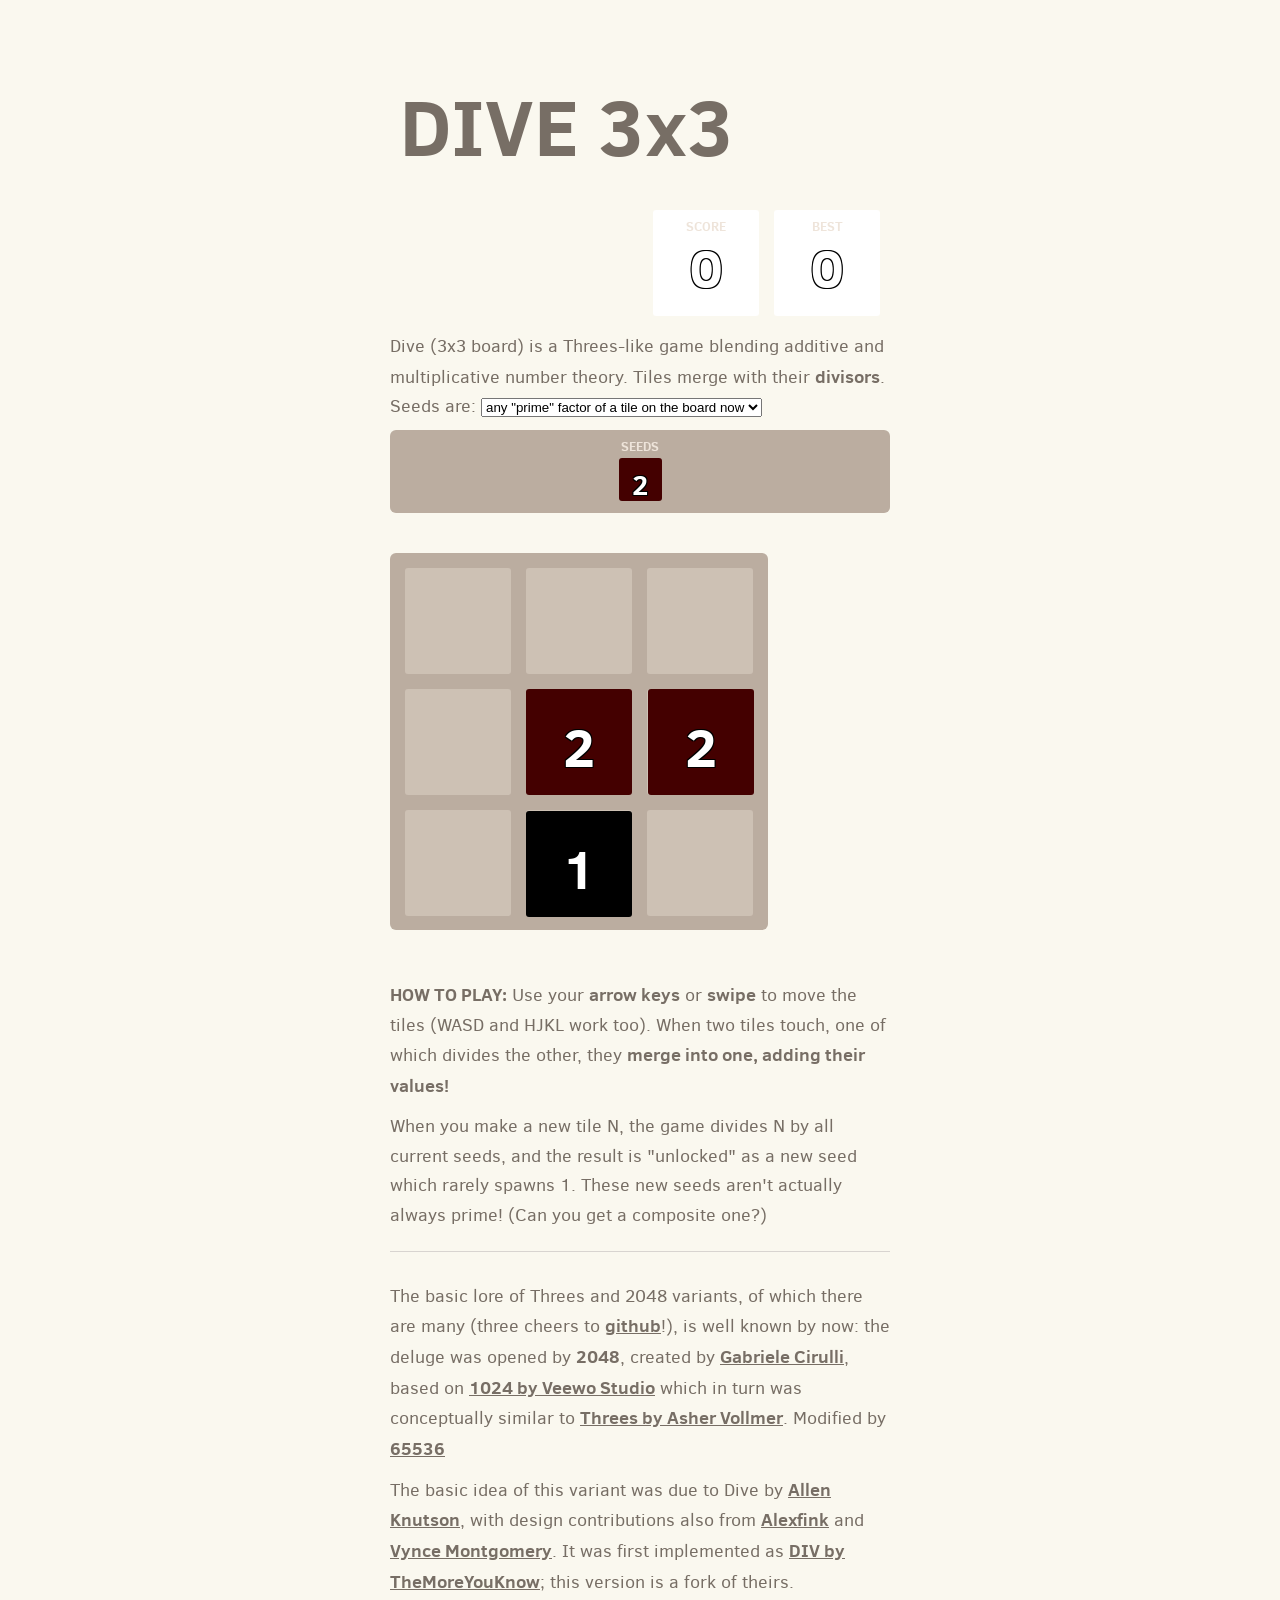
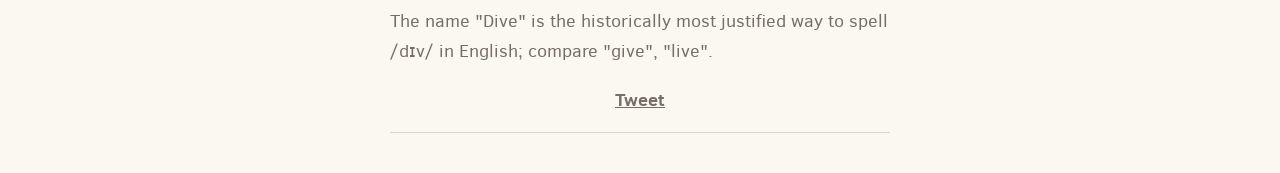
==== commit 0585b69c: "Update index.html" ====
--- a/dive/index.html
+++ b/dive/index.html
@@ -77,15 +77,15 @@
       <strong class="important">How to play:</strong> Use your <strong>arrow keys</strong> or <strong>swipe</strong> to move the tiles (WASD and HJKL work too).  When two tiles touch, one of which divides the other, they <strong>merge into one, adding their values!</strong>
     </p>
 <p>
-When you make a new tile N, the game divides N by all current seeds, and the result is "unlocked" as a new seed if it is not 1.  These new seeds aren't actually always prime!  (Can you get a composite one?)
+When you make a new tile N, the game divides N by all current seeds, and the result is "unlocked" as a new seed which rarely spawns 1.  These new seeds aren't actually always prime!  (Can you get a composite one?)
 </p>
     <hr>
     <p>
-The basic lore of Threes variants, of which there are many (three cheers to <a href="https://github.com">github</a>!), is well known by now: the deluge was opened by <strong>2048</strong>, created by <a href="http://gabrielecirulli.com" target="_blank">Gabriele Cirulli</a>, based on <a href="https://itunes.apple.com/us/app/1024!/id823499224" target="_blank">1024 by Veewo Studio</a> which in turn was conceptually similar to <a href="http://asherv.com/threes/" target="_blank">Threes by Asher Vollmer</a>.
+The basic lore of Threes and 2048 variants, of which there are many (three cheers to <a href="https://github.com">github</a>!), is well known by now: the deluge was opened by <strong>2048</strong>, created by <a href="http://gabrielecirulli.com" target="_blank">Gabriele Cirulli</a>, based on <a href="https://itunes.apple.com/us/app/1024!/id823499224" target="_blank">1024 by Veewo Studio</a> which in turn was conceptually similar to <a href="http://asherv.com/threes/" target="_blank">Threes by Asher Vollmer</a>. Modified by <a href="http://github.com/true65536">65536</a>
     </p>
-<p>The basic idea of this variant was due to 
+<p>The basic idea of this variant was due to Dive by 
 <a href="https://www.google.com/+AllenKnutson">Allen Knutson</a>, 
-with design contributions also from <a href="http://000024.org">myself</a> and
+with design contributions also from <a href="http://000024.org">Alexfink</a> and
 <a href="https://plus.google.com/+VynceMontgomery">Vynce Montgomery</a>.
 It was first implemented as 
 <a href="http://themoreyouknow.github.io/div/">DIV by TheMoreYouKnow</a>; 
